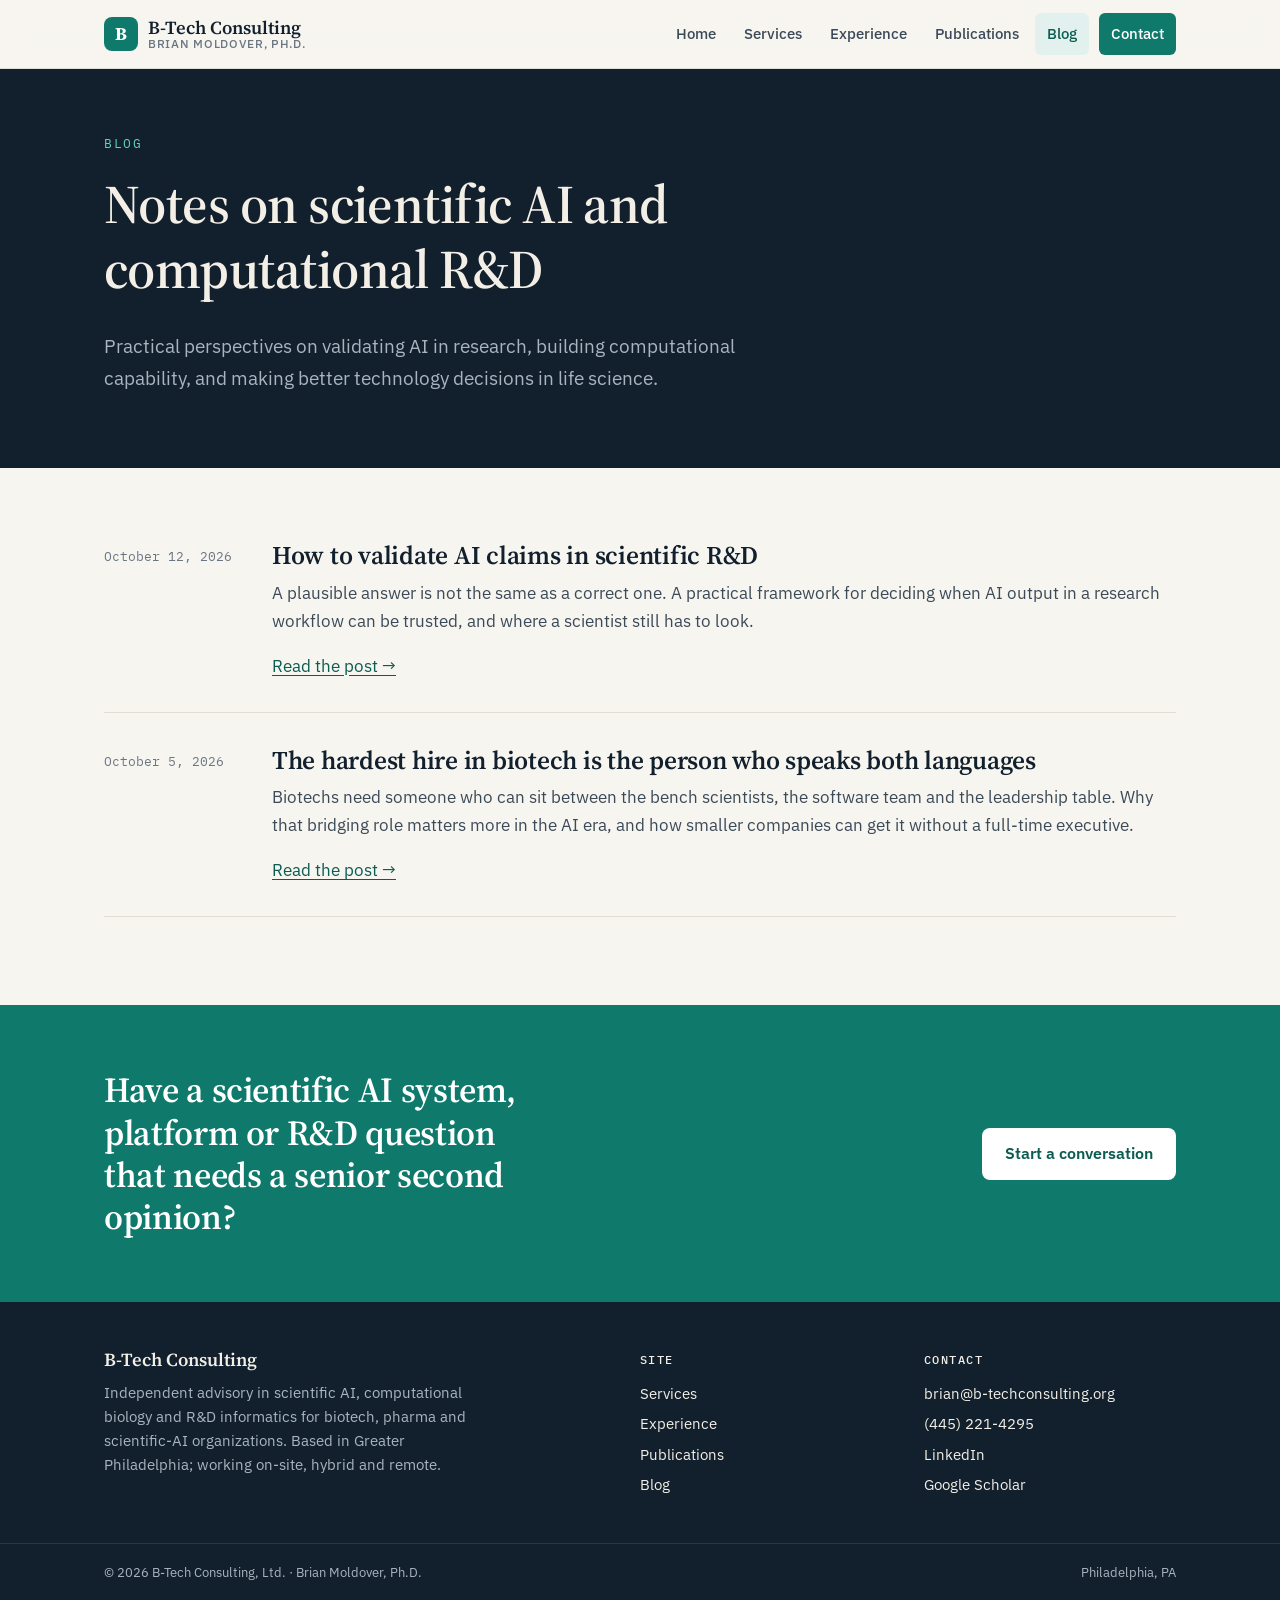
==== blog.html @ 4cf05df6 "Add files via upload" ====
<!doctype html>
<html lang="en">
<head>
  <meta charset="utf-8">
  <meta name="viewport" content="width=device-width, initial-scale=1">
  <title>Blog | B-Tech Consulting</title>
  <meta name="description" content="Writing by Brian Moldover on scientific AI validation, computational biology and R&amp;D informatics.">
  <meta property="og:title" content="Blog | B-Tech Consulting">
  <meta property="og:description" content="Writing by Brian Moldover on scientific AI validation, computational biology and R&amp;D informatics.">
  <meta property="og:type" content="website">
  <link rel="icon" href="data:image/svg+xml,%3Csvg xmlns='http://www.w3.org/2000/svg' viewBox='0 0 64 64'%3E%3Crect width='64' height='64' rx='14' fill='%230f7a6c'/%3E%3Ctext x='32' y='44' font-family='Georgia' font-size='36' font-weight='700' fill='white' text-anchor='middle'%3EB%3C/text%3E%3C/svg%3E">
  <link rel="preconnect" href="https://fonts.googleapis.com"><link rel="preconnect" href="https://fonts.gstatic.com" crossorigin><link href="https://fonts.googleapis.com/css2?family=IBM+Plex+Mono:wght@400;500&family=IBM+Plex+Sans:wght@400;500;600&family=Source+Serif+4:opsz,wght@8..60,500;8..60,600;8..60,700&display=swap" rel="stylesheet">
  <link rel="stylesheet" href="assets/styles.css">
</head>
<body>
  <a class="skip" href="#main">Skip to content</a>
  <header class="site-header">
    <div class="wrap">
      <a class="brand" href="index.html" aria-label="B-Tech Consulting home">
        <span class="brand-mark" aria-hidden="true">B</span>
        <span class="brand-name">B-Tech Consulting<small>Brian Moldover, Ph.D.</small></span>
      </a>
      <button class="menu-btn" aria-expanded="false" aria-controls="site-nav">Menu</button>
      <nav class="nav" id="site-nav" aria-label="Main">
        <a href="index.html">Home</a>
        <a href="services.html">Services</a>
        <a href="experience.html">Experience</a>
        <a href="publications.html">Publications</a>
        <a href="blog.html" aria-current="page">Blog</a>
        <a class="nav-cta" href="contact.html">Contact</a>
      </nav>
    </div>
  </header>
  <main id="main">

    <section class="hero page-hero">
      <div class="wrap">
        <div class="eyebrow">Blog</div>
        <h1>Notes on scientific AI and computational R&amp;D</h1>
        <p class="lede">Practical perspectives on validating AI in research, building computational capability, and making better technology decisions in life science.</p>
      </div>
    </section>

    <section class="block" style="padding-top:40px">
      <div class="wrap">
        <article class="post-card">
          <time datetime="2026-10-12">October 12, 2026</time>
          <div>
            <h2><a href="blog/validating-ai-claims-in-scientific-rd.html">How to validate AI claims in scientific R&amp;D</a></h2>
            <p>A plausible answer is not the same as a correct one. A practical framework for deciding when AI output in a research workflow can be trusted, and where a scientist still has to look.</p>
            <a href="blog/validating-ai-claims-in-scientific-rd.html">Read the post &rarr;</a>
          </div>
        </article>
        <article class="post-card">
          <time datetime="2026-10-05">October 5, 2026</time>
          <div>
            <h2><a href="blog/the-hardest-hire-in-biotech.html">The hardest hire in biotech is the person who speaks both languages</a></h2>
            <p>Biotechs need someone who can sit between the bench scientists, the software team and the leadership table. Why that bridging role matters more in the AI era, and how smaller companies can get it without a full-time executive.</p>
            <a href="blog/the-hardest-hire-in-biotech.html">Read the post &rarr;</a>
          </div>
        </article>
      </div>
    </section>

    <section class="cta-band">
      <div class="wrap">
        <h2>Have a scientific AI system, platform or R&amp;D question that needs a senior second opinion?</h2>
        <a class="btn" href="contact.html">Start a conversation</a>
      </div>
    </section>
  </main>
  <footer class="site-footer">
    <div class="wrap">
      <div>
        <div class="brand-name" style="color:var(--hero-ink);margin-bottom:10px">B-Tech Consulting</div>
        <p style="max-width:42ch">Independent advisory in scientific AI, computational biology and R&amp;D informatics for biotech, pharma and scientific-AI organizations. Based in Greater Philadelphia; working on-site, hybrid and remote.</p>
      </div>
      <div>
        <h4>Site</h4>
        <ul>
          <li><a href="services.html">Services</a></li>
          <li><a href="experience.html">Experience</a></li>
          <li><a href="publications.html">Publications</a></li>
          <li><a href="blog.html">Blog</a></li>
        </ul>
      </div>
      <div>
        <h4>Contact</h4>
        <ul>
          <li><a href="mailto:brian@b-techconsulting.org">brian@b-techconsulting.org</a></li>
          <li><a href="tel:+14452214295">(445) 221-4295</a></li>
          <li><a href="https://www.linkedin.com/in/brian-moldover-625732420/" rel="noopener" target="_blank">LinkedIn</a></li>
          <li><a href="https://scholar.google.com/citations?user=Ze5_UuoAAAAJ&hl=en" rel="noopener" target="_blank">Google Scholar</a></li>
        </ul>
      </div>
    </div>
    <div class="footer-base">
      <div class="wrap">
        <span>&copy; <span id="year">2026</span> B-Tech Consulting, Ltd. &middot; Brian Moldover, Ph.D.</span>
        <span>Philadelphia, PA</span>
      </div>
    </div>
  </footer>
  <script src="assets/site.js"></script>
</body>
</html>
---- assets/styles.css ----
/* B-Tech Consulting — shared styles */
:root {
  --ink: #12202e;
  --ink-soft: #3c4a58;
  --muted: #6a7682;
  --paper: #f7f5f0;
  --card: #ffffff;
  --line: #e2ddd3;
  --accent: #0f7a6c;
  --accent-ink: #0b5c52;
  --accent-wash: #e3f1ee;
  --gold: #b7862e;
  --hero-bg: #12202e;
  --hero-ink: #f3efe6;
  --hero-muted: #a9b4be;
  --shadow: 0 1px 2px rgba(18,32,46,.06), 0 8px 24px rgba(18,32,46,.06);
  --radius: 10px;
  --maxw: 1120px;
  --serif: "Source Serif 4", Georgia, "Times New Roman", serif;
  --sans: "IBM Plex Sans", system-ui, -apple-system, "Segoe UI", sans-serif;
  --mono: "IBM Plex Mono", ui-monospace, Consolas, monospace;
}
@media (prefers-color-scheme: dark) {
  :root:not([data-theme="light"]) {
    --ink: #ece8df; --ink-soft: #c5cbd1; --muted: #8e99a4;
    --paper: #0e161f; --card: #15202b; --line: #24323f;
    --accent: #3fbfa9; --accent-ink: #6fd6c3; --accent-wash: #15302d;
    --hero-bg: #091018; --shadow: 0 1px 2px rgba(0,0,0,.3), 0 8px 24px rgba(0,0,0,.25);
  }
}
:root[data-theme="dark"] {
  --ink: #ece8df; --ink-soft: #c5cbd1; --muted: #8e99a4;
  --paper: #0e161f; --card: #15202b; --line: #24323f;
  --accent: #3fbfa9; --accent-ink: #6fd6c3; --accent-wash: #15302d;
  --hero-bg: #091018; --shadow: 0 1px 2px rgba(0,0,0,.3), 0 8px 24px rgba(0,0,0,.25);
}

*, *::before, *::after { box-sizing: border-box; }
html { scroll-behavior: smooth; }
body {
  margin: 0; background: var(--paper); color: var(--ink);
  font-family: var(--sans); font-size: 17px; line-height: 1.65;
  -webkit-font-smoothing: antialiased;
}
img { max-width: 100%; }
a { color: var(--accent-ink); text-underline-offset: 3px; }
a:hover { color: var(--accent); }
h1, h2, h3 { font-family: var(--serif); font-weight: 600; line-height: 1.2; margin: 0 0 .5em; letter-spacing: -.01em; }
h1 { font-size: clamp(2.1rem, 4.6vw, 3.4rem); }
h2 { font-size: clamp(1.6rem, 3vw, 2.2rem); }
h3 { font-size: 1.25rem; }
p { margin: 0 0 1em; }
.wrap { max-width: var(--maxw); margin: 0 auto; padding: 0 24px; }
@media (max-width: 600px) { .wrap { padding: 0 16px; } body { font-size: 16px; } }

.skip { position: absolute; left: -999px; top: 0; background: var(--accent); color: #fff; padding: 8px 14px; z-index: 100; }
.skip:focus { left: 8px; top: 8px; }

/* Header */
.site-header {
  position: sticky; top: 0; z-index: 50;
  background: color-mix(in srgb, var(--paper) 88%, transparent);
  backdrop-filter: blur(10px); border-bottom: 1px solid var(--line);
}
.site-header .wrap { display: flex; align-items: center; justify-content: space-between; height: 68px; gap: 16px; }
.brand { display: flex; align-items: center; gap: 10px; text-decoration: none; color: var(--ink); }
.brand-mark {
  width: 34px; height: 34px; border-radius: 8px; background: var(--accent);
  display: grid; place-items: center; color: #fff; font-family: var(--serif); font-weight: 700; font-size: 18px;
}
.brand-name { font-family: var(--serif); font-weight: 600; font-size: 1.15rem; line-height: 1.1; }
.brand-name small { display: block; font-family: var(--sans); font-size: .72rem; font-weight: 500; color: var(--muted); letter-spacing: .06em; text-transform: uppercase; }
.nav { display: flex; gap: 4px; align-items: center; }
.nav a {
  text-decoration: none; color: var(--ink-soft); font-size: .95rem; font-weight: 500;
  padding: 8px 12px; border-radius: 6px;
}
.nav a:hover { background: var(--accent-wash); color: var(--accent-ink); }
.nav a[aria-current="page"] { color: var(--accent-ink); background: var(--accent-wash); }
.nav .nav-cta { background: var(--accent); color: #fff; margin-left: 6px; }
.nav .nav-cta:hover { background: var(--accent-ink); color: #fff; }
.menu-btn { display: none; background: none; border: 1px solid var(--line); border-radius: 6px; padding: 8px 10px; color: var(--ink); cursor: pointer; font: inherit; }
@media (max-width: 860px) {
  .menu-btn { display: block; }
  .nav { display: none; position: absolute; top: 68px; left: 0; right: 0; flex-direction: column; align-items: stretch;
    background: var(--paper); border-bottom: 1px solid var(--line); padding: 8px 16px 16px; }
  .nav.open { display: flex; }
  .nav .nav-cta { margin: 6px 0 0; text-align: center; }
}

/* Hero */
.hero { background: var(--hero-bg); color: var(--hero-ink); position: relative; overflow: hidden; }
.hero .wrap { position: relative; padding-top: 96px; padding-bottom: 96px; }
.hero h1 { color: var(--hero-ink); max-width: 18ch; }
.hero .lede { font-size: 1.2rem; color: var(--hero-muted); max-width: 60ch; }
.eyebrow { font-family: var(--mono); font-size: .8rem; letter-spacing: .12em; text-transform: uppercase; color: var(--accent); margin-bottom: 18px; }
.hero .eyebrow { color: #5fd3bf; }
.seq {
  position: absolute; inset: 0; font-family: var(--mono); font-size: 13px; line-height: 1.9;
  color: rgba(95, 211, 191, .07); word-break: break-all; pointer-events: none; user-select: none;
  padding: 12px; letter-spacing: .3em;
  mask-image: linear-gradient(90deg, transparent 0%, transparent 35%, #000 75%);
  -webkit-mask-image: linear-gradient(90deg, transparent 0%, transparent 35%, #000 75%);
}
.page-hero .wrap { padding-top: 64px; padding-bottom: 56px; }
.page-hero h1 { max-width: 22ch; }

.btns { display: flex; flex-wrap: wrap; gap: 12px; margin-top: 28px; }
.btn {
  display: inline-block; text-decoration: none; font-weight: 600; font-size: .98rem;
  padding: 12px 22px; border-radius: 8px; border: 1px solid transparent; cursor: pointer; font-family: var(--sans);
}
.btn-primary { background: var(--accent); color: #fff; }
.btn-primary:hover { background: var(--accent-ink); color: #fff; }
.btn-ghost { border-color: rgba(243,239,230,.35); color: var(--hero-ink); }
.btn-ghost:hover { border-color: var(--hero-ink); color: var(--hero-ink); }
.btn-outline { border-color: var(--accent); color: var(--accent-ink); background: transparent; }
.btn-outline:hover { background: var(--accent-wash); }

/* Stats */
.stats { display: grid; grid-template-columns: repeat(4, 1fr); gap: 0; border-top: 1px solid rgba(243,239,230,.14); margin-top: 56px; }
.stat { padding: 22px 20px 0 0; }
.stat b { display: block; font-family: var(--serif); font-size: 2.3rem; font-weight: 600; color: var(--hero-ink); line-height: 1.1; }
.stat span { font-size: .9rem; color: var(--hero-muted); }
@media (max-width: 760px) { .stats { grid-template-columns: repeat(2, 1fr); } }

/* Sections */
section.block { padding: 88px 0; }
section.block.alt { background: var(--card); border-top: 1px solid var(--line); border-bottom: 1px solid var(--line); }
.section-head { max-width: 720px; margin-bottom: 44px; }
.section-head p { color: var(--ink-soft); font-size: 1.08rem; }
@media (max-width: 600px) { section.block { padding: 60px 0; } }

.grid { display: grid; gap: 22px; }
.grid-3 { grid-template-columns: repeat(3, 1fr); }
.grid-2 { grid-template-columns: repeat(2, 1fr); }
@media (max-width: 900px) { .grid-3 { grid-template-columns: 1fr 1fr; } }
@media (max-width: 640px) { .grid-3, .grid-2 { grid-template-columns: 1fr; } }

.card {
  background: var(--card); border: 1px solid var(--line); border-radius: var(--radius);
  padding: 28px; box-shadow: var(--shadow);
}
.alt .card { background: var(--paper); box-shadow: none; }
.card h3 { margin-bottom: .4em; }
.card p { color: var(--ink-soft); font-size: .98rem; }
.card .tag { font-family: var(--mono); font-size: .75rem; color: var(--accent-ink); letter-spacing: .08em; text-transform: uppercase; display: block; margin-bottom: 12px; }
.card ul { margin: 0; padding-left: 1.1em; color: var(--ink-soft); font-size: .95rem; }
.card li { margin-bottom: .35em; }
.card-link { text-decoration: none; color: inherit; display: block; transition: transform .15s ease, border-color .15s ease; }
.card-link:hover { transform: translateY(-2px); border-color: var(--accent); color: inherit; }

.quote {
  font-family: var(--serif); font-size: clamp(1.35rem, 2.6vw, 1.9rem); line-height: 1.4; font-weight: 500;
  border-left: 3px solid var(--accent); padding-left: 24px; max-width: 34ch; margin: 0;
}

/* Two-column feature */
.split { display: grid; grid-template-columns: 1.1fr 1fr; gap: 56px; align-items: start; }
@media (max-width: 860px) { .split { grid-template-columns: 1fr; gap: 32px; } }

.checklist { list-style: none; padding: 0; margin: 0; }
.checklist li { position: relative; padding: 14px 0 14px 34px; border-bottom: 1px solid var(--line); color: var(--ink-soft); }
.checklist li:last-child { border-bottom: 0; }
.checklist li::before {
  content: ""; position: absolute; left: 4px; top: 22px; width: 12px; height: 12px; border-radius: 50%;
  background: var(--accent-wash); border: 2px solid var(--accent);
}
.checklist strong { color: var(--ink); }

/* Logos / employers strip */
.employers { display: flex; flex-wrap: wrap; gap: 10px 36px; align-items: center; color: var(--muted); font-family: var(--serif); font-size: 1.2rem; }
.employers span { white-space: nowrap; }

/* Timeline */
.timeline { position: relative; margin: 0; padding: 0; list-style: none; }
.timeline::before { content: ""; position: absolute; left: 150px; top: 6px; bottom: 6px; width: 2px; background: var(--line); }
.tl-item { display: grid; grid-template-columns: 150px 1fr; gap: 0 40px; padding-bottom: 40px; position: relative; }
.tl-item::before {
  content: ""; position: absolute; left: 144px; top: 8px; width: 14px; height: 14px; border-radius: 50%;
  background: var(--paper); border: 3px solid var(--accent);
}
.tl-date { font-family: var(--mono); font-size: .82rem; color: var(--muted); padding-top: 4px; padding-right: 16px; }
.tl-body h3 { margin-bottom: 2px; }
.tl-org { color: var(--accent-ink); font-weight: 600; margin-bottom: 10px; }
.tl-body ul { margin: 0; padding-left: 1.1em; color: var(--ink-soft); }
.tl-body li { margin-bottom: .3em; }
@media (max-width: 680px) {
  .timeline::before { left: 6px; }
  .tl-item { grid-template-columns: 1fr; padding-left: 32px; }
  .tl-item::before { left: 0; }
  .tl-date { padding: 0 0 4px; }
}

.chips { display: flex; flex-wrap: wrap; gap: 8px; }
.chip { font-size: .85rem; padding: 5px 12px; border-radius: 999px; background: var(--accent-wash); color: var(--accent-ink); border: 1px solid transparent; }

/* Publications */
.pub-tools { display: flex; flex-wrap: wrap; gap: 12px; align-items: center; margin-bottom: 28px; }
.pub-tools input[type="search"] {
  flex: 1 1 260px; padding: 12px 14px; border-radius: 8px; border: 1px solid var(--line);
  background: var(--card); color: var(--ink); font: inherit;
}
.filter-btn {
  font: inherit; font-size: .9rem; padding: 9px 14px; border-radius: 999px; border: 1px solid var(--line);
  background: var(--card); color: var(--ink-soft); cursor: pointer;
}
.filter-btn[aria-pressed="true"] { background: var(--accent); border-color: var(--accent); color: #fff; }
.pub-year { font-family: var(--mono); font-size: .85rem; color: var(--muted); margin: 36px 0 10px; letter-spacing: .1em; }
.pub { padding: 18px 0; border-bottom: 1px solid var(--line); }
.pub-title { font-family: var(--serif); font-size: 1.12rem; font-weight: 600; line-height: 1.35; margin-bottom: 4px; }
.pub-title a { color: var(--ink); text-decoration: none; }
.pub-title a:hover { color: var(--accent-ink); text-decoration: underline; }
.pub-authors { color: var(--ink-soft); font-size: .93rem; }
.pub-authors b { color: var(--ink); }
.pub-venue { color: var(--muted); font-size: .9rem; font-style: italic; }
.pub-topic { display: inline-block; font-size: .72rem; font-family: var(--mono); text-transform: uppercase; letter-spacing: .06em;
  color: var(--accent-ink); background: var(--accent-wash); padding: 2px 8px; border-radius: 4px; margin-left: 8px; font-style: normal; vertical-align: 1px; }
.pub-empty { color: var(--muted); padding: 24px 0; display: none; }

.profile-links { display: flex; flex-wrap: wrap; gap: 12px; }

/* Blog */
.post-card { display: grid; grid-template-columns: 140px 1fr; gap: 28px; padding: 32px 0; border-bottom: 1px solid var(--line); }
.post-card time { font-family: var(--mono); font-size: .82rem; color: var(--muted); padding-top: 6px; }
.post-card h2 { font-size: 1.6rem; margin-bottom: .3em; }
.post-card h2 a { color: var(--ink); text-decoration: none; }
.post-card h2 a:hover { color: var(--accent-ink); }
.post-card p { color: var(--ink-soft); }
@media (max-width: 640px) { .post-card { grid-template-columns: 1fr; gap: 6px; } }

.article { max-width: 720px; margin: 0 auto; }
.article h2 { font-size: 1.55rem; margin-top: 1.8em; }
.article p, .article li { color: var(--ink-soft); font-size: 1.06rem; }
.article ul, .article ol { padding-left: 1.2em; margin: 0 0 1.2em; }
.article li { margin-bottom: .5em; }
.article-meta { font-family: var(--mono); font-size: .85rem; color: var(--hero-muted); }
.back-link { display: inline-block; margin-bottom: 18px; color: #5fd3bf; text-decoration: none; font-size: .95rem; }

/* Contact */
.form { display: grid; gap: 18px; }
.field label { display: block; font-weight: 600; font-size: .92rem; margin-bottom: 6px; }
.field input, .field select, .field textarea {
  width: 100%; padding: 12px 14px; border-radius: 8px; border: 1px solid var(--line);
  background: var(--paper); color: var(--ink); font: inherit;
}
.field textarea { min-height: 160px; resize: vertical; }
.field input:focus, .field select:focus, .field textarea:focus, .pub-tools input:focus { outline: 2px solid var(--accent); outline-offset: 1px; border-color: transparent; }
.form-row { display: grid; grid-template-columns: 1fr 1fr; gap: 18px; }
@media (max-width: 600px) { .form-row { grid-template-columns: 1fr; } }
.form-note { font-size: .88rem; color: var(--muted); }
.contact-list { list-style: none; padding: 0; margin: 0; }
.contact-list li { padding: 16px 0; border-bottom: 1px solid var(--line); }
.contact-list .label { display: block; font-family: var(--mono); font-size: .75rem; text-transform: uppercase; letter-spacing: .1em; color: var(--muted); }
.contact-list a { font-weight: 600; font-size: 1.05rem; word-break: break-word; }

/* CTA band */
.cta-band { background: var(--accent); color: #fff; }
.cta-band .wrap { padding-top: 64px; padding-bottom: 64px; display: flex; justify-content: space-between; align-items: center; gap: 28px; flex-wrap: wrap; }
.cta-band h2 { color: #fff; margin: 0; max-width: 24ch; }
.cta-band .btn { background: #fff; color: var(--accent-ink); }
.cta-band .btn:hover { background: var(--hero-ink); }

/* Footer */
.site-footer { background: var(--hero-bg); color: var(--hero-muted); font-size: .92rem; }
.site-footer .wrap { padding-top: 48px; padding-bottom: 40px; display: grid; grid-template-columns: 2fr 1fr 1fr; gap: 32px; }
.site-footer a { color: var(--hero-ink); text-decoration: none; }
.site-footer a:hover { color: #5fd3bf; }
.site-footer h4 { color: var(--hero-ink); font-family: var(--mono); font-size: .75rem; text-transform: uppercase; letter-spacing: .12em; margin: 0 0 12px; font-weight: 500; }
.site-footer ul { list-style: none; padding: 0; margin: 0; }
.site-footer li { margin-bottom: 6px; }
.footer-base { border-top: 1px solid rgba(243,239,230,.1); }
.footer-base .wrap { display: flex; justify-content: space-between; padding-top: 18px; padding-bottom: 18px; grid-template-columns: none; font-size: .82rem; flex-wrap: wrap; gap: 8px; }
@media (max-width: 760px) { .site-footer .wrap { grid-template-columns: 1fr; } }
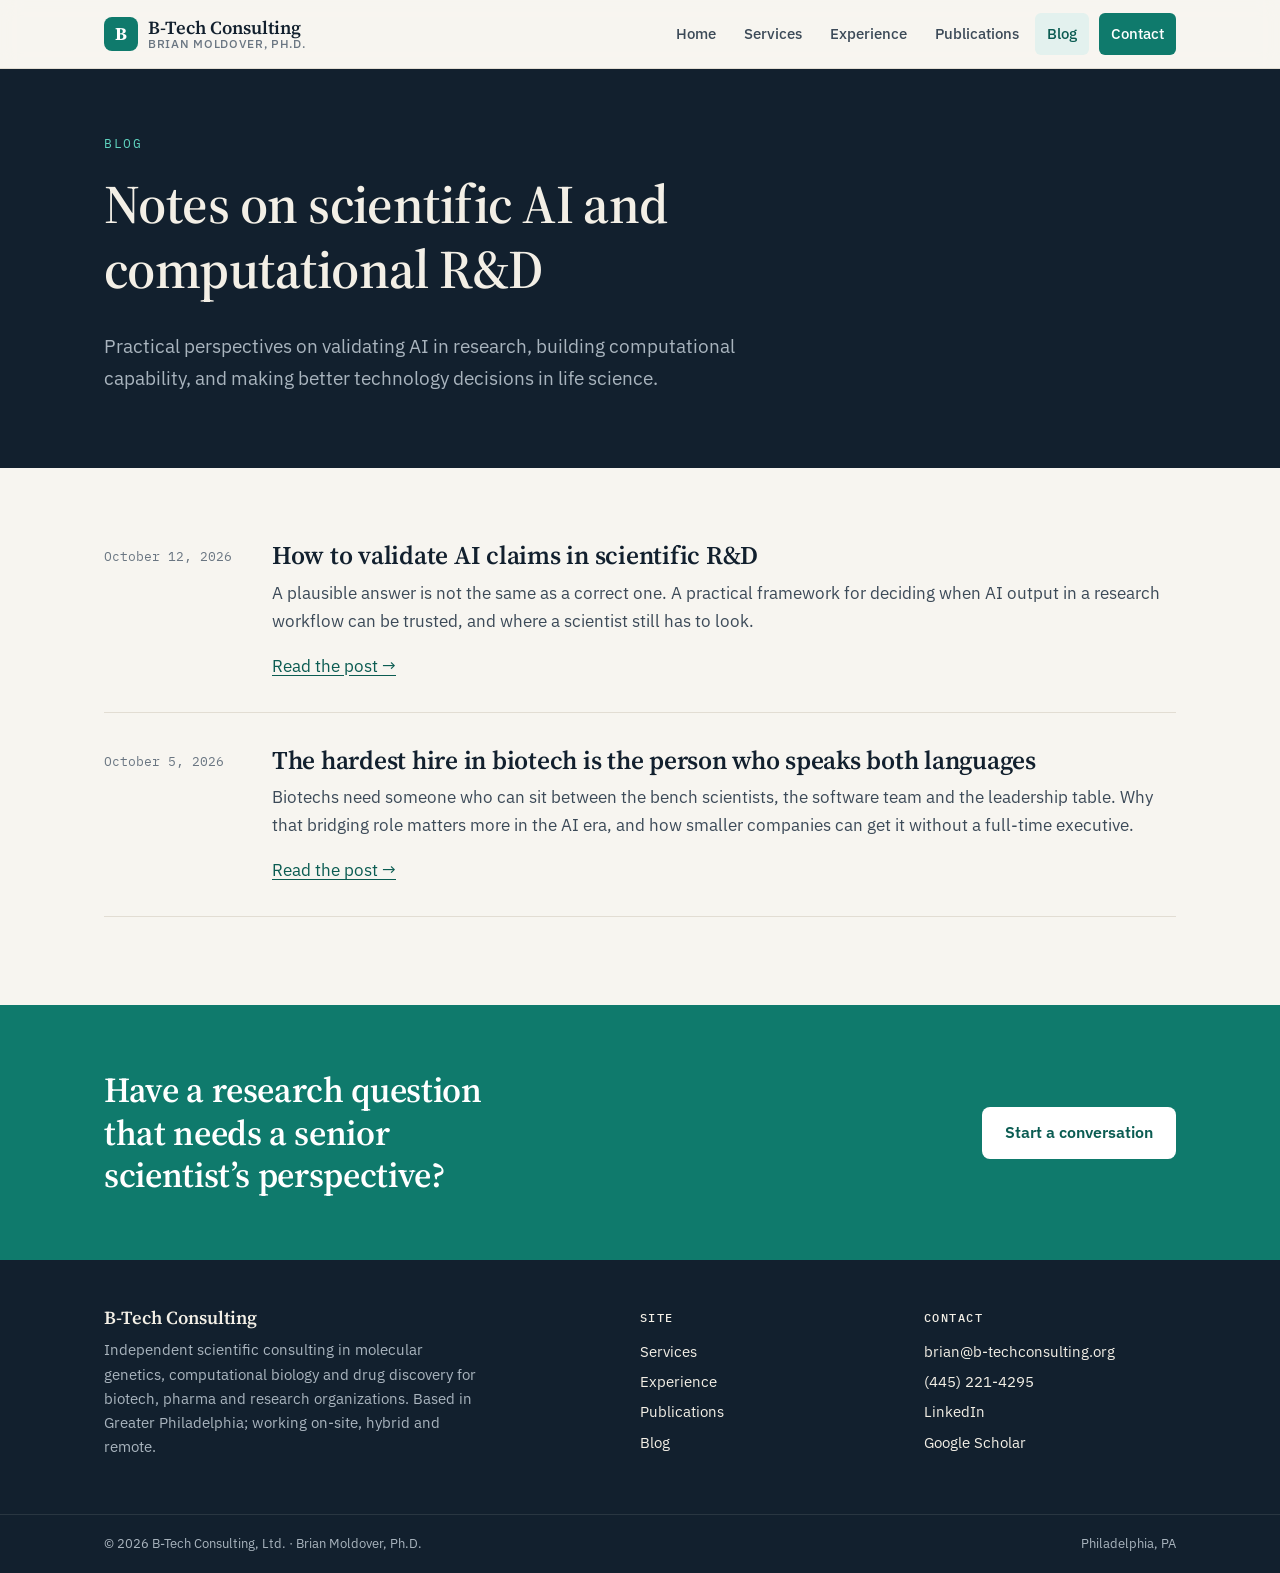
==== commit 10c34627: "Add files via upload" ====
--- a/blog.html
+++ b/blog.html
@@ -64,7 +64,7 @@
 
     <section class="cta-band">
       <div class="wrap">
-        <h2>Have a scientific AI system, platform or R&amp;D question that needs a senior second opinion?</h2>
+        <h2>Have a research question that needs a senior scientist&rsquo;s perspective?</h2>
         <a class="btn" href="contact.html">Start a conversation</a>
       </div>
     </section>
@@ -73,7 +73,7 @@
     <div class="wrap">
       <div>
         <div class="brand-name" style="color:var(--hero-ink);margin-bottom:10px">B-Tech Consulting</div>
-        <p style="max-width:42ch">Independent advisory in scientific AI, computational biology and R&amp;D informatics for biotech, pharma and scientific-AI organizations. Based in Greater Philadelphia; working on-site, hybrid and remote.</p>
+        <p style="max-width:42ch">Independent scientific consulting in molecular genetics, computational biology and drug discovery for biotech, pharma and research organizations. Based in Greater Philadelphia; working on-site, hybrid and remote.</p>
       </div>
       <div>
         <h4>Site</h4>
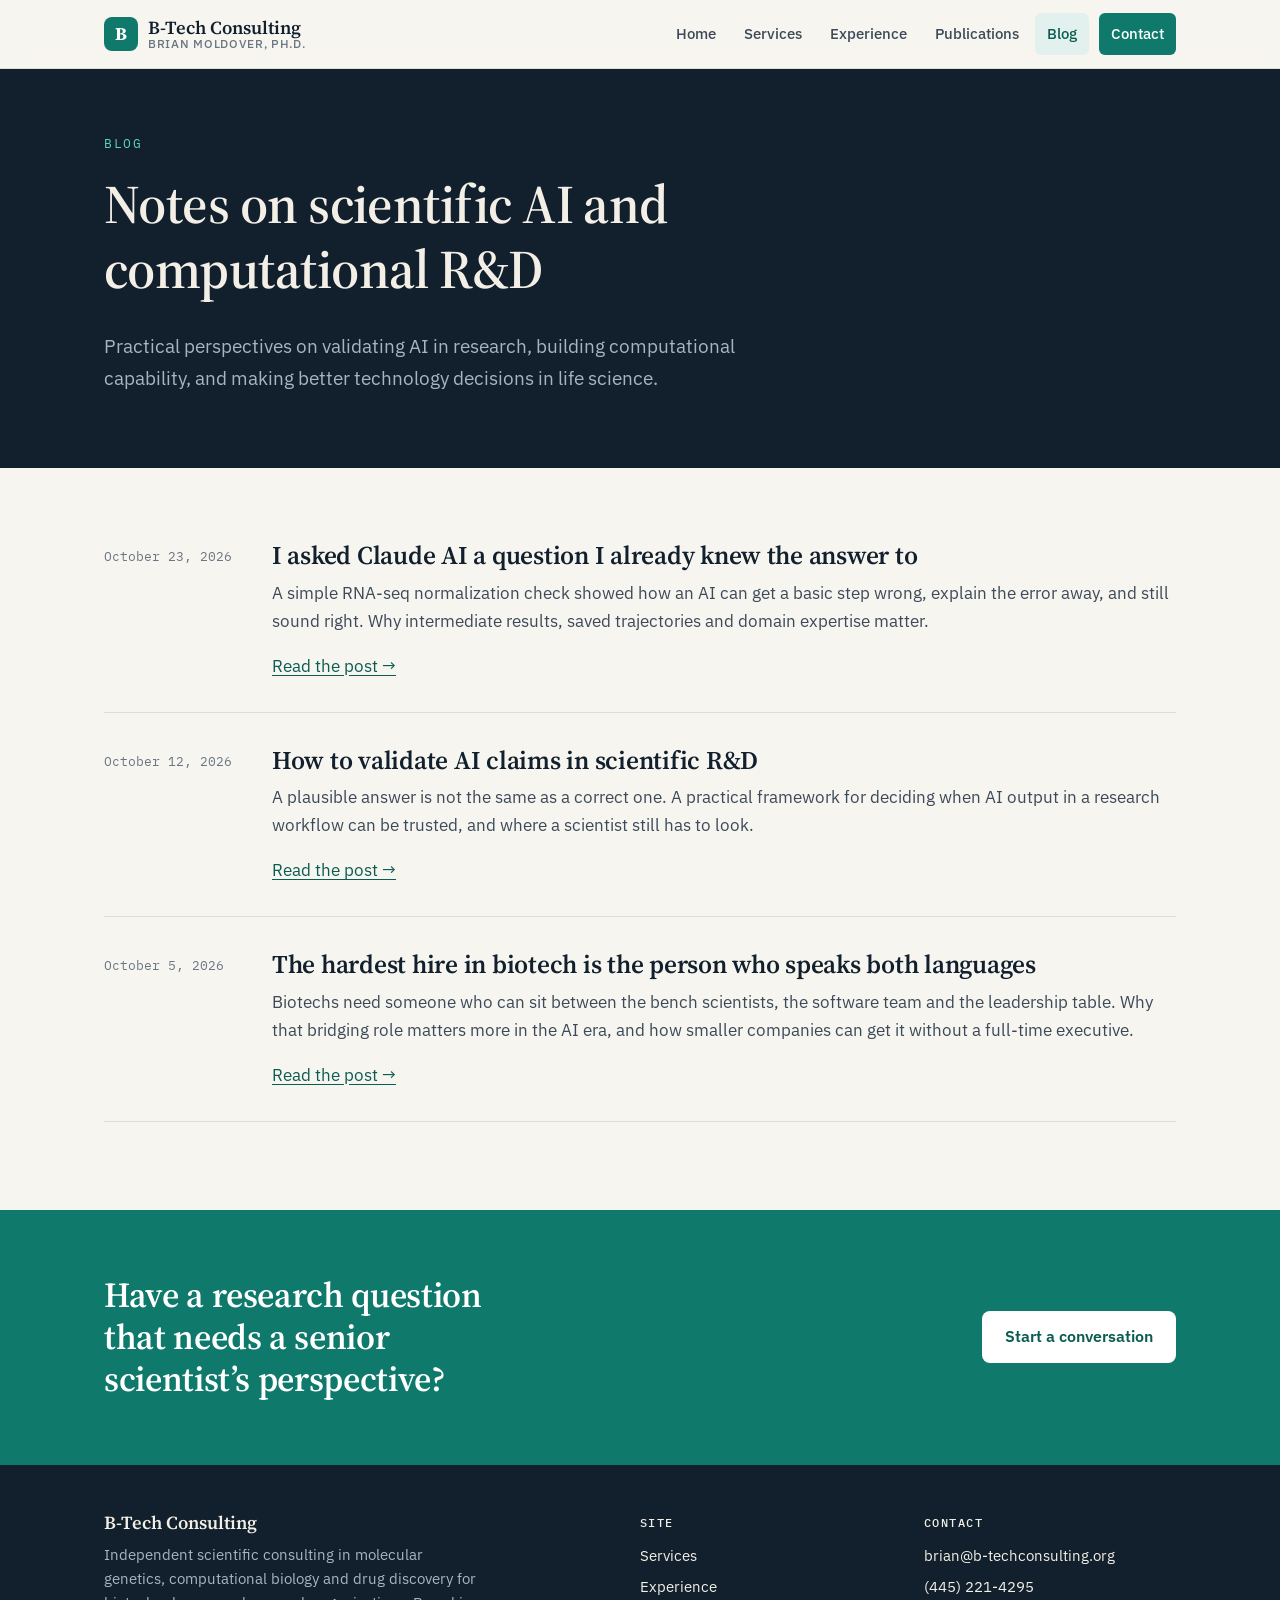
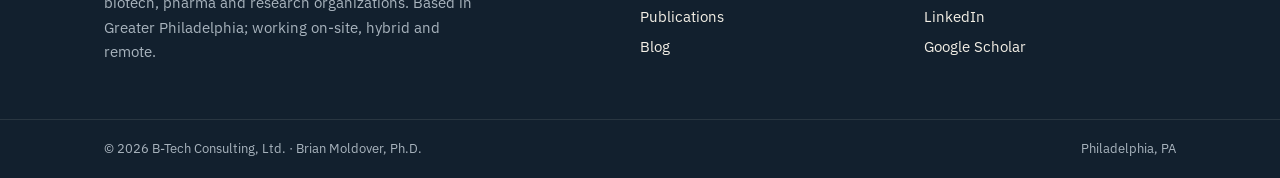
==== commit 41a09edf: "New post: I asked Claude AI a question I already knew the answer to" ====
--- a/blog.html
+++ b/blog.html
@@ -4,6 +4,7 @@
   <meta charset="utf-8">
   <meta name="viewport" content="width=device-width, initial-scale=1">
   <title>Blog | B-Tech Consulting</title>
+  <link rel="canonical" href="https://b-techconsulting.org/blog">
   <meta name="description" content="Writing by Brian Moldover on scientific AI validation, computational biology and R&amp;D informatics.">
   <meta property="og:title" content="Blog | B-Tech Consulting">
   <meta property="og:description" content="Writing by Brian Moldover on scientific AI validation, computational biology and R&amp;D informatics.">
@@ -16,18 +17,18 @@
   <a class="skip" href="#main">Skip to content</a>
   <header class="site-header">
     <div class="wrap">
-      <a class="brand" href="index.html" aria-label="B-Tech Consulting home">
+      <a class="brand" href="/" aria-label="B-Tech Consulting home">
         <span class="brand-mark" aria-hidden="true">B</span>
         <span class="brand-name">B-Tech Consulting<small>Brian Moldover, Ph.D.</small></span>
       </a>
       <button class="menu-btn" aria-expanded="false" aria-controls="site-nav">Menu</button>
       <nav class="nav" id="site-nav" aria-label="Main">
-        <a href="index.html">Home</a>
-        <a href="services.html">Services</a>
-        <a href="experience.html">Experience</a>
-        <a href="publications.html">Publications</a>
-        <a href="blog.html" aria-current="page">Blog</a>
-        <a class="nav-cta" href="contact.html">Contact</a>
+        <a href="/">Home</a>
+        <a href="/services">Services</a>
+        <a href="/experience">Experience</a>
+        <a href="/publications">Publications</a>
+        <a href="/blog" aria-current="page">Blog</a>
+        <a class="nav-cta" href="/contact">Contact</a>
       </nav>
     </div>
   </header>
@@ -43,29 +44,39 @@
 
     <section class="block" style="padding-top:40px">
       <div class="wrap">
+        <!-- BLOG-LIST:START -->
+        <article class="post-card">
+          <time datetime="2026-10-23">October 23, 2026</time>
+          <div>
+            <h2><a href="/blog/i-asked-claude-ai-a-question-i-already-knew-the-answer-to">I asked Claude AI a question I already knew the answer to</a></h2>
+            <p>A simple RNA-seq normalization check showed how an AI can get a basic step wrong, explain the error away, and still sound right. Why intermediate results, saved trajectories and domain expertise matter.</p>
+            <a href="/blog/i-asked-claude-ai-a-question-i-already-knew-the-answer-to">Read the post &rarr;</a>
+          </div>
+        </article>
         <article class="post-card">
           <time datetime="2026-10-12">October 12, 2026</time>
           <div>
-            <h2><a href="blog/validating-ai-claims-in-scientific-rd.html">How to validate AI claims in scientific R&amp;D</a></h2>
+            <h2><a href="/blog/validating-ai-claims-in-scientific-rd">How to validate AI claims in scientific R&amp;D</a></h2>
             <p>A plausible answer is not the same as a correct one. A practical framework for deciding when AI output in a research workflow can be trusted, and where a scientist still has to look.</p>
-            <a href="blog/validating-ai-claims-in-scientific-rd.html">Read the post &rarr;</a>
+            <a href="/blog/validating-ai-claims-in-scientific-rd">Read the post &rarr;</a>
           </div>
         </article>
         <article class="post-card">
           <time datetime="2026-10-05">October 5, 2026</time>
           <div>
-            <h2><a href="blog/the-hardest-hire-in-biotech.html">The hardest hire in biotech is the person who speaks both languages</a></h2>
+            <h2><a href="/blog/the-hardest-hire-in-biotech">The hardest hire in biotech is the person who speaks both languages</a></h2>
             <p>Biotechs need someone who can sit between the bench scientists, the software team and the leadership table. Why that bridging role matters more in the AI era, and how smaller companies can get it without a full-time executive.</p>
-            <a href="blog/the-hardest-hire-in-biotech.html">Read the post &rarr;</a>
+            <a href="/blog/the-hardest-hire-in-biotech">Read the post &rarr;</a>
           </div>
         </article>
+        <!-- BLOG-LIST:END -->
       </div>
     </section>
 
     <section class="cta-band">
       <div class="wrap">
         <h2>Have a research question that needs a senior scientist&rsquo;s perspective?</h2>
-        <a class="btn" href="contact.html">Start a conversation</a>
+        <a class="btn" href="/contact">Start a conversation</a>
       </div>
     </section>
   </main>
@@ -78,10 +89,10 @@
       <div>
         <h4>Site</h4>
         <ul>
-          <li><a href="services.html">Services</a></li>
-          <li><a href="experience.html">Experience</a></li>
-          <li><a href="publications.html">Publications</a></li>
-          <li><a href="blog.html">Blog</a></li>
+          <li><a href="/services">Services</a></li>
+          <li><a href="/experience">Experience</a></li>
+          <li><a href="/publications">Publications</a></li>
+          <li><a href="/blog">Blog</a></li>
         </ul>
       </div>
       <div>
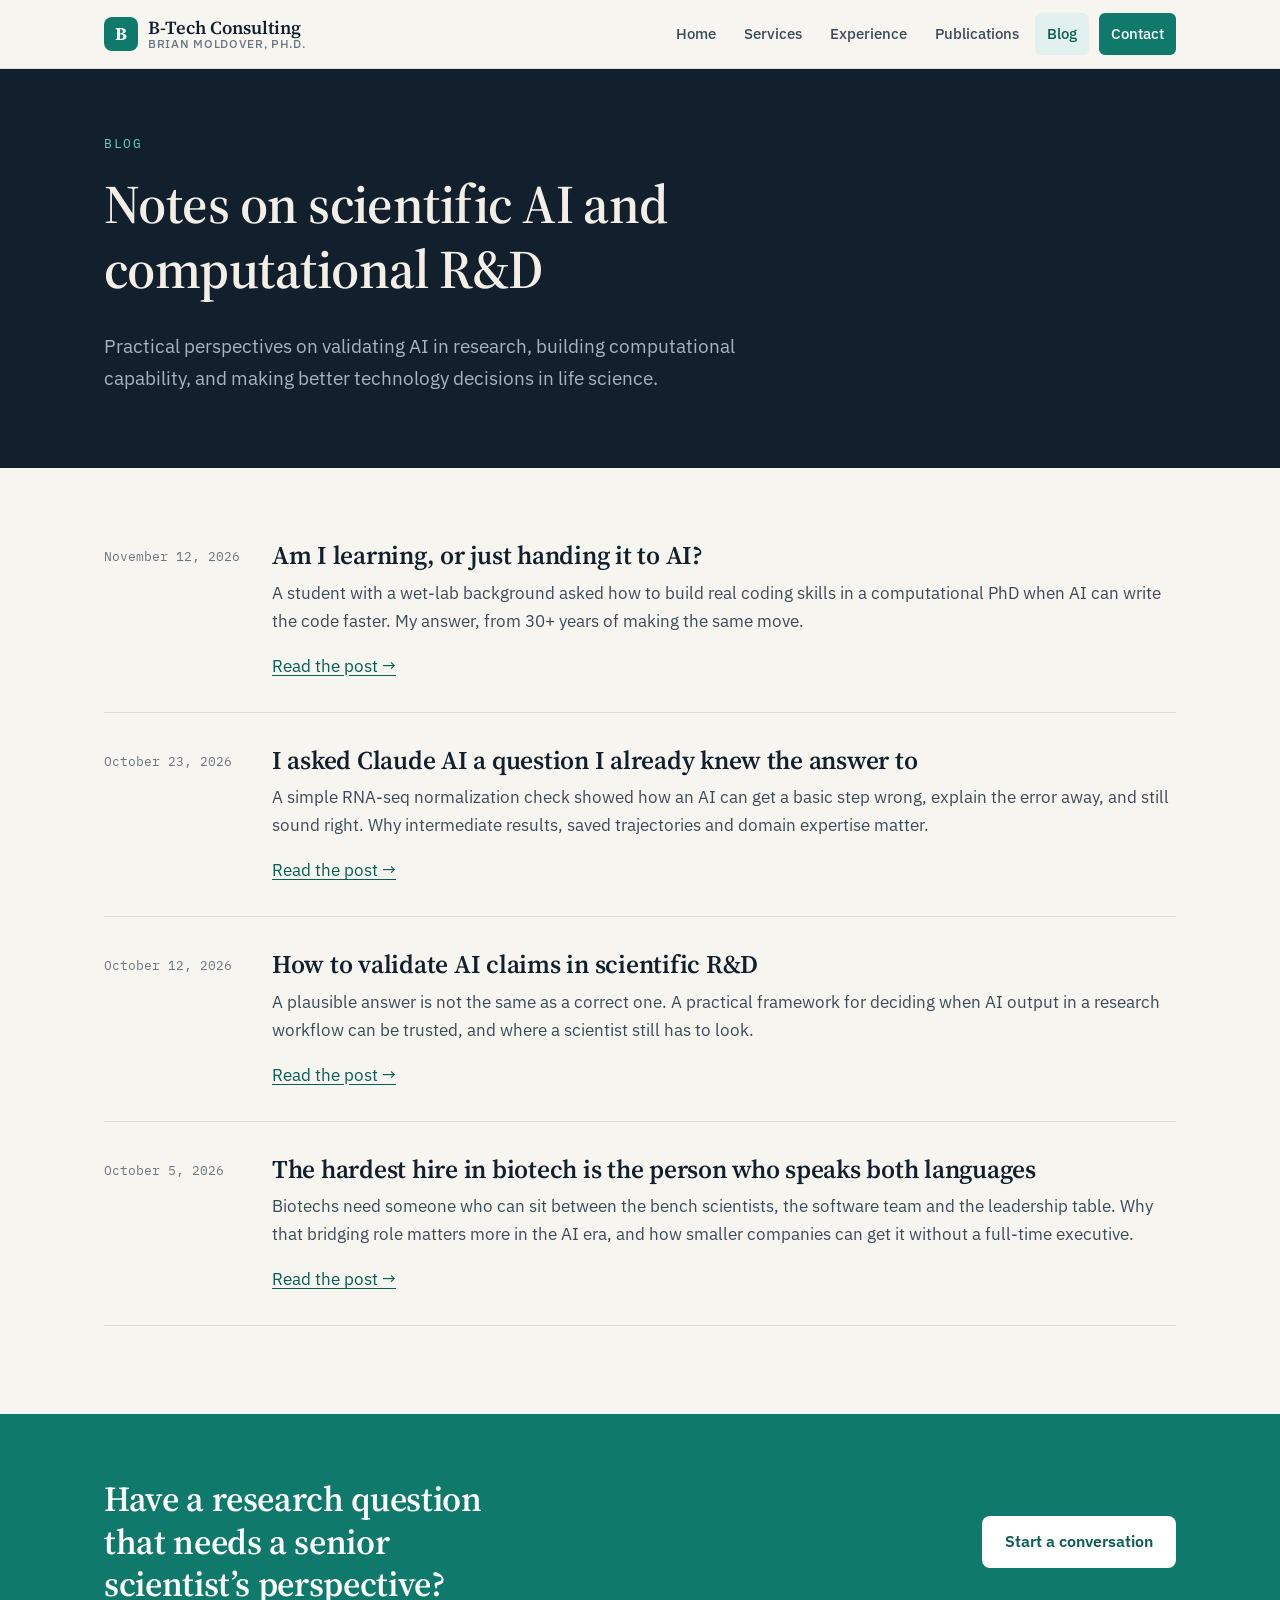
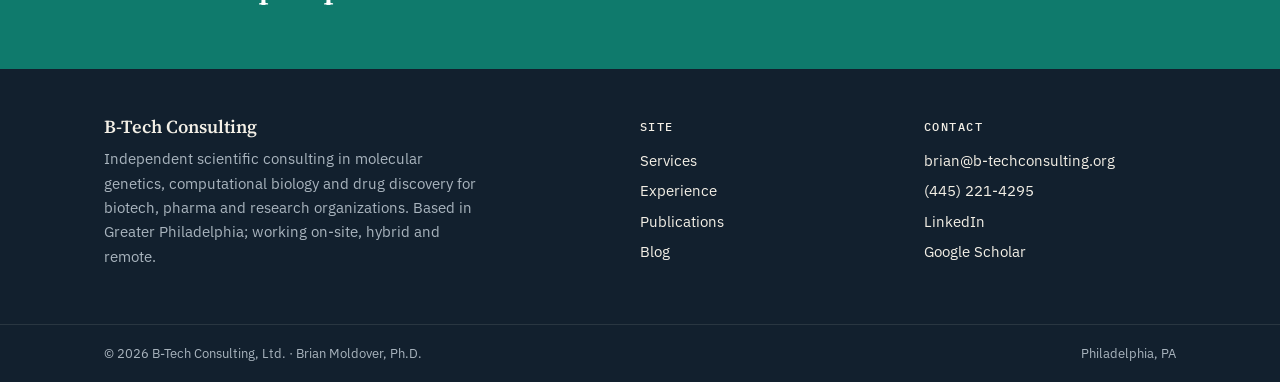
==== commit 7e18162e: "Add post: Am I learning, or just handing it to AI? Co-Authored-By: Claude Opus 5.5 <noreply@anthropi" ====
--- a/blog.html
+++ b/blog.html
@@ -45,6 +45,14 @@
     <section class="block" style="padding-top:40px">
       <div class="wrap">
         <!-- BLOG-LIST:START -->
+        <article class="post-card">
+          <time datetime="2026-11-12">November 12, 2026</time>
+          <div>
+            <h2><a href="/blog/am-i-learning-or-just-handing-it-to-ai">Am I learning, or just handing it to AI?</a></h2>
+            <p>A student with a wet-lab background asked how to build real coding skills in a computational PhD when AI can write the code faster. My answer, from 30+ years of making the same move.</p>
+            <a href="/blog/am-i-learning-or-just-handing-it-to-ai">Read the post &rarr;</a>
+          </div>
+        </article>
         <article class="post-card">
           <time datetime="2026-10-23">October 23, 2026</time>
           <div>
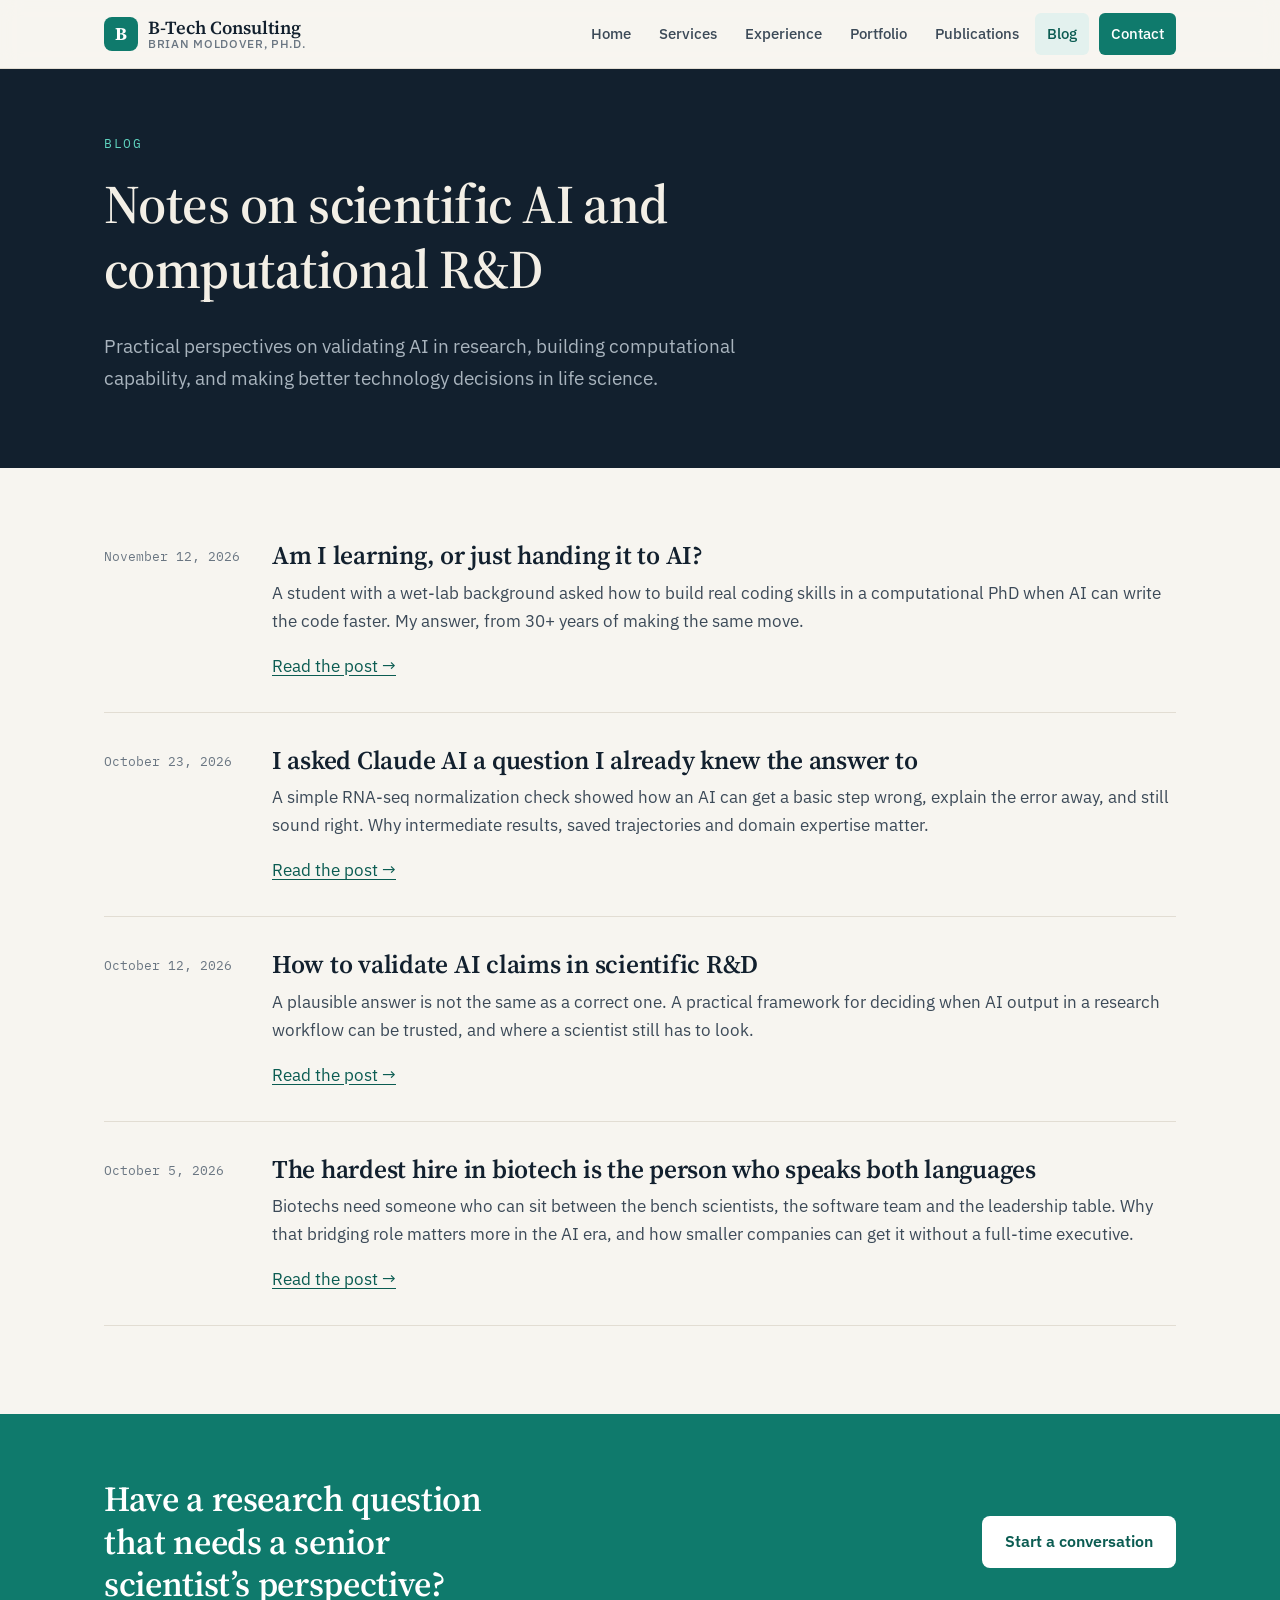
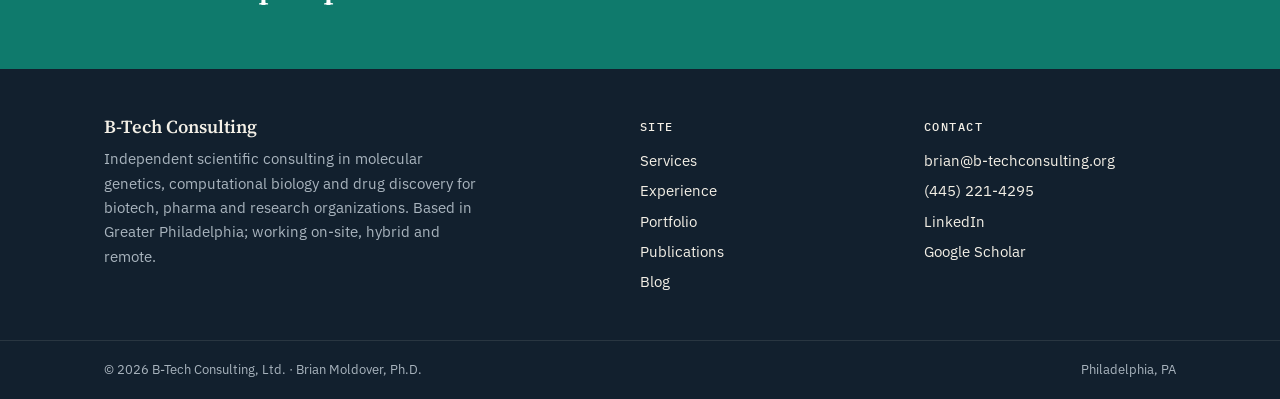
==== commit 1dc675b2: "Add Portfolio page and link it from site navigation and sitemap Co-Authored-By: Claude Opus 5.5 <nor" ====
--- a/blog.html
+++ b/blog.html
@@ -1,6 +1,13 @@
 <!doctype html>
 <html lang="en">
 <head>
+  <!-- Google Tag Manager -->
+  <script>(function(w,d,s,l,i){w[l]=w[l]||[];w[l].push({'gtm.start':
+  new Date().getTime(),event:'gtm.js'});var f=d.getElementsByTagName(s)[0],
+  j=d.createElement(s),dl=l!='dataLayer'?'&l='+l:'';j.async=true;j.src=
+  'https://www.googletagmanager.com/gtm.js?id='+i+dl;f.parentNode.insertBefore(j,f);
+  })(window,document,'script','dataLayer','GTM-T9N9X773');</script>
+  <!-- End Google Tag Manager -->
   <meta charset="utf-8">
   <meta name="viewport" content="width=device-width, initial-scale=1">
   <title>Blog | B-Tech Consulting</title>
@@ -14,6 +21,10 @@
   <link rel="stylesheet" href="assets/styles.css">
 </head>
 <body>
+  <!-- Google Tag Manager (noscript) -->
+  <noscript><iframe src="https://www.googletagmanager.com/ns.html?id=GTM-T9N9X773"
+  height="0" width="0" style="display:none;visibility:hidden"></iframe></noscript>
+  <!-- End Google Tag Manager (noscript) -->
   <a class="skip" href="#main">Skip to content</a>
   <header class="site-header">
     <div class="wrap">
@@ -26,6 +37,7 @@
         <a href="/">Home</a>
         <a href="/services">Services</a>
         <a href="/experience">Experience</a>
+        <a href="/portfolio">Portfolio</a>
         <a href="/publications">Publications</a>
         <a href="/blog" aria-current="page">Blog</a>
         <a class="nav-cta" href="/contact">Contact</a>
@@ -99,6 +111,7 @@
         <ul>
           <li><a href="/services">Services</a></li>
           <li><a href="/experience">Experience</a></li>
+          <li><a href="/portfolio">Portfolio</a></li>
           <li><a href="/publications">Publications</a></li>
           <li><a href="/blog">Blog</a></li>
         </ul>
--- a/assets/styles.css
+++ b/assets/styles.css
@@ -272,3 +272,19 @@
 .footer-base { border-top: 1px solid rgba(243,239,230,.1); }
 .footer-base .wrap { display: flex; justify-content: space-between; padding-top: 18px; padding-bottom: 18px; grid-template-columns: none; font-size: .82rem; flex-wrap: wrap; gap: 8px; }
 @media (max-width: 760px) { .site-footer .wrap { grid-template-columns: 1fr; } }
+
+/* Portfolio */
+.project { background: var(--card); border: 1px solid var(--line); border-radius: var(--radius); box-shadow: var(--shadow); padding: 32px; margin-bottom: 28px; scroll-margin-top: 90px; }
+.alt .project { background: var(--paper); box-shadow: none; }
+.project-head .tag { font-family: var(--mono); font-size: .75rem; color: var(--accent-ink); letter-spacing: .08em; text-transform: uppercase; display: block; margin-bottom: 10px; }
+.project-head h3 { font-size: 1.5rem; margin-bottom: 18px; }
+.project-body { display: grid; grid-template-columns: 1.6fr 1fr; gap: 40px; }
+.project h4 { font-family: var(--mono); font-size: .75rem; text-transform: uppercase; letter-spacing: .1em; color: var(--muted); font-weight: 500; margin: 0 0 4px; }
+.project-body p { color: var(--ink-soft); font-size: .98rem; }
+.evidence { border-left: 2px solid var(--accent-wash); padding-left: 24px; }
+.evidence ul { list-style: none; padding: 0; margin: 0 0 18px; }
+.evidence li { padding: 10px 0; border-bottom: 1px solid var(--line); font-size: .93rem; line-height: 1.45; }
+.evidence li span { display: block; font-size: .8rem; color: var(--muted); font-style: italic; margin-top: 2px; }
+a.chip { text-decoration: none; }
+a.chip:hover { border-color: var(--accent); }
+@media (max-width: 800px) { .project-body { grid-template-columns: 1fr; gap: 20px; } .evidence { border-left: 0; padding-left: 0; } .project { padding: 22px; } }
